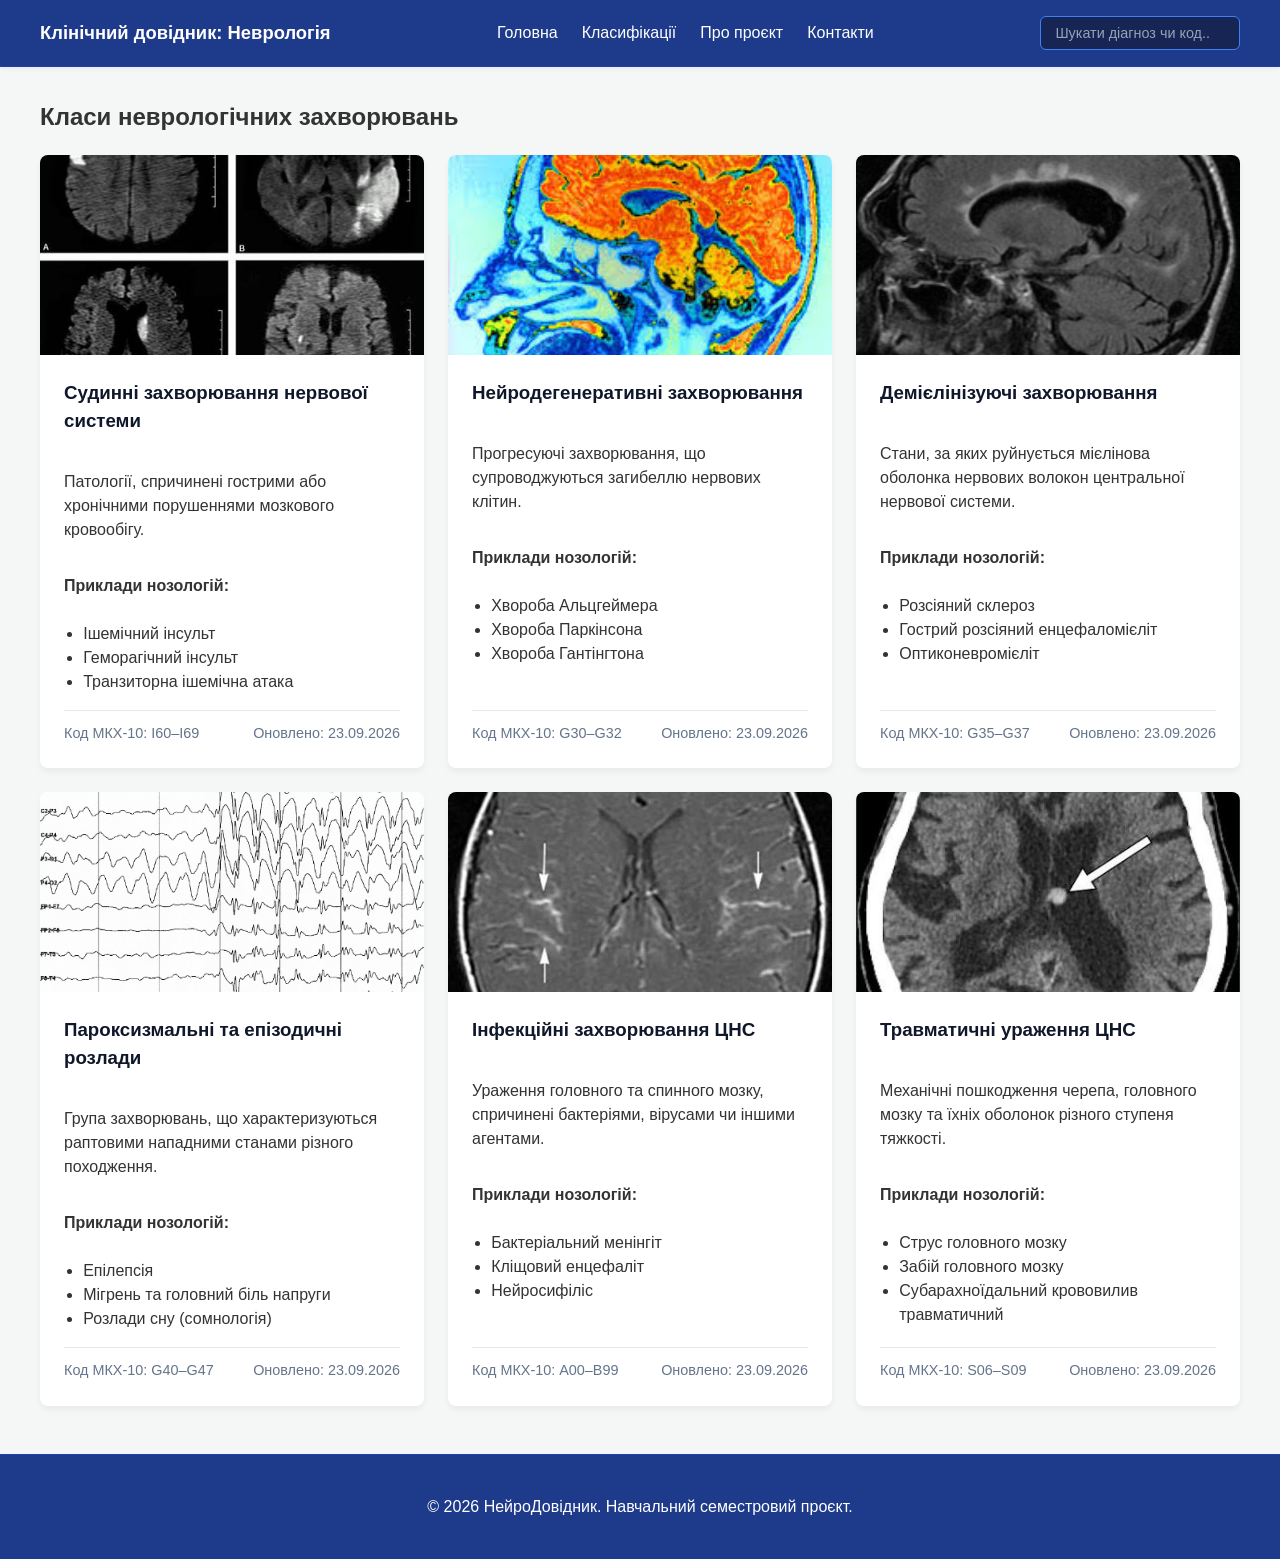
==== neurology_catalog/index.html @ 26023e2e "Add files via upload" ====
<!DOCTYPE html>
<html lang="uk">
<head>
    <meta charset="UTF-8">
    <meta name="viewport" content="width=device-width, initial-scale=1.0">
    <meta name="description" content="Каталог класифікацій неврологічних захворювань за міжнародними стандартами">
    <title>НейроДовідник — Каталог класифікацій неврологічних захворювань</title>
    <link rel="stylesheet" href="styles/style.css">
    <style>
        /* Темно-синя шапка та підвал із білим текстом */
        .site-header, footer {
            background-color: #1e3a8a;
            color: #ffffff;
        }
        .site-header {
            border-bottom: 1px solid #1e40af;
            position: sticky;
            top: 0;
            z-index: 1000;
        }
        .brand-title, .site-nav a {
            color: #ffffff !important;
            text-decoration: none;
        }
        .site-nav a:hover {
            color: #93c5fd !important;
            text-decoration: underline;
        }
        .header-search input[type="search"] {
            background-color: #172554;
            color: #ffffff;
            border: 1px solid #3b82f6;
            padding: 0.5rem 0.9rem;
            border-radius: 6px;
            outline: none;
            transition: all 0.3s ease;
        }
        .header-search input[type="search"]:focus {
            border-color: #60a5fa;
            box-shadow: 0 0 8px rgba(96, 165, 250, 0.5);
        }
        .header-search input[type="search"]::placeholder {
            color: #94a3b8;
        }

        /* Інтерактивні ефекти для карток */
        .card {
            transition: transform 0.3s ease, box-shadow 0.3s ease;
            cursor: pointer;
        }
        .card:hover {
            transform: translateY(-6px);
            box-shadow: 0 10px 20px rgba(30, 58, 138, 0.15);
        }

        /* Клас для приховування карток при пошуку */
        .card.hidden {
            display: none;
        }

        /* Повідомлення про відсутність результатів */
        .no-results {
            grid-column: 1 / -1;
            text-align: center;
            padding: 2rem;
            color: #64748b;
            font-size: 1.1rem;
            display: none;
        }

        footer {
            text-align: center;
            padding: 1.5rem;
            border-top: 1px solid #1e40af;
            margin-top: 3rem;
        }
    </style>
</head>
<body>

    <!-- Шапка сайту з навігацією та єдиним полем пошуку -->
    <header class="site-header">
        <div class="header-container">
            
            <div class="site-brand">
                <a href="index.html" class="brand-title">Клінічний довідник: Неврологія</a>
            </div>

            <!-- Виправлені посилання для багатосторінкової структури -->
            <nav class="site-nav" aria-label="Основне меню">
                <ul>
                    <li><a href="index.html">Головна</a></li>
                    <li><a href="index.html#catalog">Класифікації</a></li>
                    <li><a href="about.html">Про проєкт</a></li>
                    <li><a href="contacts.html">Контакти</a></li>
                </ul>
            </nav>

            <!-- Інтерактивне поле пошуку -->
            <div class="header-search">
                <input type="search" id="searchInput" placeholder="Шукати діагноз чи код..." aria-label="Швидкий пошук по довіднику">
            </div>

        </div>
    </header>

    <main>
        <section id="catalog">
            <h2>Класи неврологічних захворювань</h2>
            
            <div class="catalog-grid" id="catalogGrid">
                
                <!-- Картка 1 -->
                <article class="card">
                    <img src="Asset/1_img.jpg" alt="МРТ знімок головного мозку при судинній патології">
                    <div class="card-content">
                        <h3>Судинні захворювання нервової системи</h3>
                        <p>Патології, спричинені гострими або хронічними порушеннями мозкового кровообігу.</p>
                        <p><strong>Приклади нозологій:</strong></p>
                        <ul>
                            <li>Ішемічний інсульт</li>
                            <li>Геморагічний інсульт</li>
                            <li>Транзиторна ішемічна атака</li>
                        </ul>
                        <div class="card-meta">
                            <span>Код МКХ-10: <data value="I60-I69">I60–I69</data></span>
                            <span>Оновлено: <time datetime="2026-09-23">23.09.2026</time></span>
                        </div>
                    </div>
                </article>

                <!-- Картка 2 -->
                <article class="card">
                    <img src="Asset/2_img.jpg" alt="Схематичне зображення нейродегенеративного процесу">
                    <div class="card-content">
                        <h3>Нейродегенеративні захворювання</h3>
                        <p>Прогресуючі захворювання, що супроводжуються загибеллю нервових клітин.</p>
                        <p><strong>Приклади нозологій:</strong></p>
                        <ul>
                            <li>Хвороба Альцгеймера</li>
                            <li>Хвороба Паркінсона</li>
                            <li>Хвороба Гантінгтона</li>
                        </ul>
                        <div class="card-meta">
                            <span>Код МКХ-10: <data value="G30-G32">G30–G32</data></span>
                            <span>Оновлено: <time datetime="2026-09-23">23.09.2026</time></span>
                        </div>
                    </div>
                </article>

                <!-- Картка 3 -->
                <article class="card">
                    <img src="Asset/3_img.jpeg" alt="МРТ-сканування з вогнищами демієлінізації">
                    <div class="card-content">
                        <h3>Демієлінізуючі захворювання</h3>
                        <p>Стани, за яких руйнується мієлінова оболонка нервових волокон центральної нервової системи.</p>
                        <p><strong>Приклади нозологій:</strong></p>
                        <ul>
                            <li>Розсіяний склероз</li>
                            <li>Гострий розсіяний енцефаломієліт</li>
                            <li>Оптиконевромієліт</li>
                        </ul>
                        <div class="card-meta">
                            <span>Код МКХ-10: <data value="G35-G37">G35–G37</data></span>
                            <span>Оновлено: <time datetime="2026-09-23">23.09.2026</time></span>
                        </div>
                    </div>
                </article>

                <!-- Картка 4 -->
                <article class="card">
                    <img src="Asset/4_img.png" alt="Електроенцефалограма з параксизмальною активністю">
                    <div class="card-content">
                        <h3>Пароксизмальні та епізодичні розлади</h3>
                        <p>Група захворювань, що характеризуються раптовими нападними станами різного походження.</p>
                        <p><strong>Приклади нозологій:</strong></p>
                        <ul>
                            <li>Епілепсія</li>
                            <li>Мігрень та головний біль напруги</li>
                            <li>Розлади сну (сомнологія)</li>
                        </ul>
                        <div class="card-meta">
                            <span>Код МКХ-10: <data value="G40-G47">G40–G47</data></span>
                            <span>Оновлено: <time datetime="2026-09-23">23.09.2026</time></span>
                        </div>
                    </div>
                </article>

                <!-- Картка 5 -->
                <article class="card">
                    <img src="Asset/5_img.jpg" alt="Візуалізація запальних процесів ЦНС">
                    <div class="card-content">
                        <h3>Інфекційні захворювання ЦНС</h3>
                        <p>Ураження головного та спинного мозку, спричинені бактеріями, вірусами чи іншими агентами.</p>
                        <p><strong>Приклади нозологій:</strong></p>
                        <ul>
                            <li>Бактеріальний менінгіт</li>
                            <li>Кліщовий енцефаліт</li>
                            <li>Нейросифіліс</li>
                        </ul>
                        <div class="card-meta">
                            <span>Код МКХ-10: <data value="A00-B99">A00–B99</data></span>
                            <span>Оновлено: <time datetime="2026-09-23">23.09.2026</time></span>
                        </div>
                    </div>
                </article>

                <!-- Картка 6 -->
                <article class="card">
                    <img src="Asset/6_img.jpg" alt="Знімок при черепно-мозковій травмі"> 
                    <div class="card-content"> 
                        <h3>Травматичні ураження ЦНС</h3>
                        <p>Механічні пошкодження черепа, головного мозку та їхніх оболонок різного ступеня тяжкості.</p>
                        <p><strong>Приклади нозологій:</strong></p>
                        <ul>
                            <li>Струс головного мозку</li>
                            <li>Забій головного мозку</li>
                            <li>Субарахноїдальний крововилив травматичний</li>
                        </ul>
                        <div class="card-meta">
                            <span>Код МКХ-10: <data value="S06-S09">S06–S09</data></span>
                            <span>Оновлено: <time datetime="2026-09-23">23.09.2026</time></span>
                        </div>
                    </div>
                </article>

                <!-- Повідомлення, якщо нічого не знайдено -->
                <div class="no-results" id="noResults">За вашим запитом нічого не знайдено. Спробуйте змінити пошуковий ключ.</div>

            </div>
        </section>
    </main>

    <footer>
        <p>&copy; 2026 НейроДовідник. Навчальний семестровий проєкт.</p>
    </footer>

    <!-- Інтерактивний скрипт для миттєвого пошуку -->
    <script>
        const searchInput = document.getElementById('searchInput');
        const cards = document.querySelectorAll('.card');
        const noResults = document.getElementById('noResults');

        searchInput.addEventListener('input', function(e) {
            const query = e.target.value.toLowerCase().trim();
            let visibleCount = 0;

            cards.forEach(card => {
                const text = card.textContent.toLowerCase();
                if (text.includes(query)) {
                    card.classList.remove('hidden');
                    visibleCount++;
                } else {
                    card.classList.add('hidden');
                }
            });

            // Показуємо або ховаємо повідомлення про відсутність результатів
            if (visibleCount === 0) {
                noResults.style.display = 'block';
            } else {
                noResults.style.display = 'none';
            }
        });
    </script>
</body>
</html>
---- neurology_catalog/styles/style.css ----
/* ==========================================
   Базові стилі та скидання
   ========================================== */
body {
    font-family: Arial, sans-serif;
    line-height: 1.5;
    margin: 0;
    padding: 0;
    color: #333;
    background-color: #f4f7f6;
}

/* ==========================================
   Шапка та футер
   ========================================== */
.site-header {
    background-color: #ffffff;
    border-bottom: 1px solid #e0e0e0;
    position: sticky;
    top: 0;
    z-index: 1000;
    box-shadow: 0 2px 4px rgba(0, 0, 0, 0.05);
}

.header-container {
    max-width: 1200px;
    margin: 0 auto;
    padding: 1rem 2rem;
    display: flex;
    align-items: center;
    justify-content: space-between;
    gap: 1.5rem;
}

.brand-title {
    text-decoration: none;
    font-size: 1.15rem;
    font-weight: bold;
    color: #2c3e50;
    transition: color 0.2s;
}

.brand-title:hover {
    color: #3498db;
}

.site-nav ul {
    display: flex;
    list-style: none;
    gap: 1.5rem;
    margin: 0;
    padding: 0;
}

.site-nav a {
    text-decoration: none;
    color: #34495e;
    font-weight: 500;
    transition: color 0.2s;
}

.site-nav a:hover {
    color: #3498db;
}

.header-search input {
    padding: 0.5rem 1rem;
    border: 1px solid #cbd5e1;
    border-radius: 6px;
    outline: none;
    font-size: 0.9rem;
    width: 200px;
    transition: border-color 0.2s;
}

.header-search input:focus {
    border-color: #3498db;
}

/* ==========================================
   Основний вміст
   ========================================== */
main {
    max-width: 1200px;
    margin: 2rem auto;
    padding: 0 1rem;
}

.filters {
    background: #fff;
    padding: 1rem;
    border-radius: 8px;
    margin-bottom: 2rem;
    box-shadow: 0 2px 4px rgba(0, 0, 0, 0.05);
}

/* ==========================================
   Сітка каталогу та картки
   ========================================== */
.catalog-grid {
    display: grid;
    grid-template-columns: repeat(auto-fit, minmax(350px, 1fr));
    gap: 1.5rem;
}

.card {
    background: #fff;
    border-radius: 8px;
    overflow: hidden;
    box-shadow: 0 4px 6px rgba(0, 0, 0, 0.05);
    display: flex;
    flex-direction: column;
    transition: transform 0.2s ease, box-shadow 0.2s ease;
}

.card:hover {
    transform: translateY(-4px);
    box-shadow: 0 6px 12px rgba(0, 0, 0, 0.1);
}

.card img {
    width: 100%;
    height: 200px;
    object-fit: cover;
}

.card-content {
    padding: 1.5rem;
    display: flex;
    flex-direction: column;
    flex-grow: 1;
}

.card h3 {
    margin-top: 0;
    color: #0f172a;
}

.card ul {
    margin: 0.5rem 0 1rem 1.2rem;
    padding: 0;
}

.card-meta {
    margin-top: auto;
    font-size: 0.9rem;
    color: #64748b;
    display: flex;
    justify-content: space-between;
    border-top: 1px solid #e2e8f0;
    padding-top: 0.75rem;
}
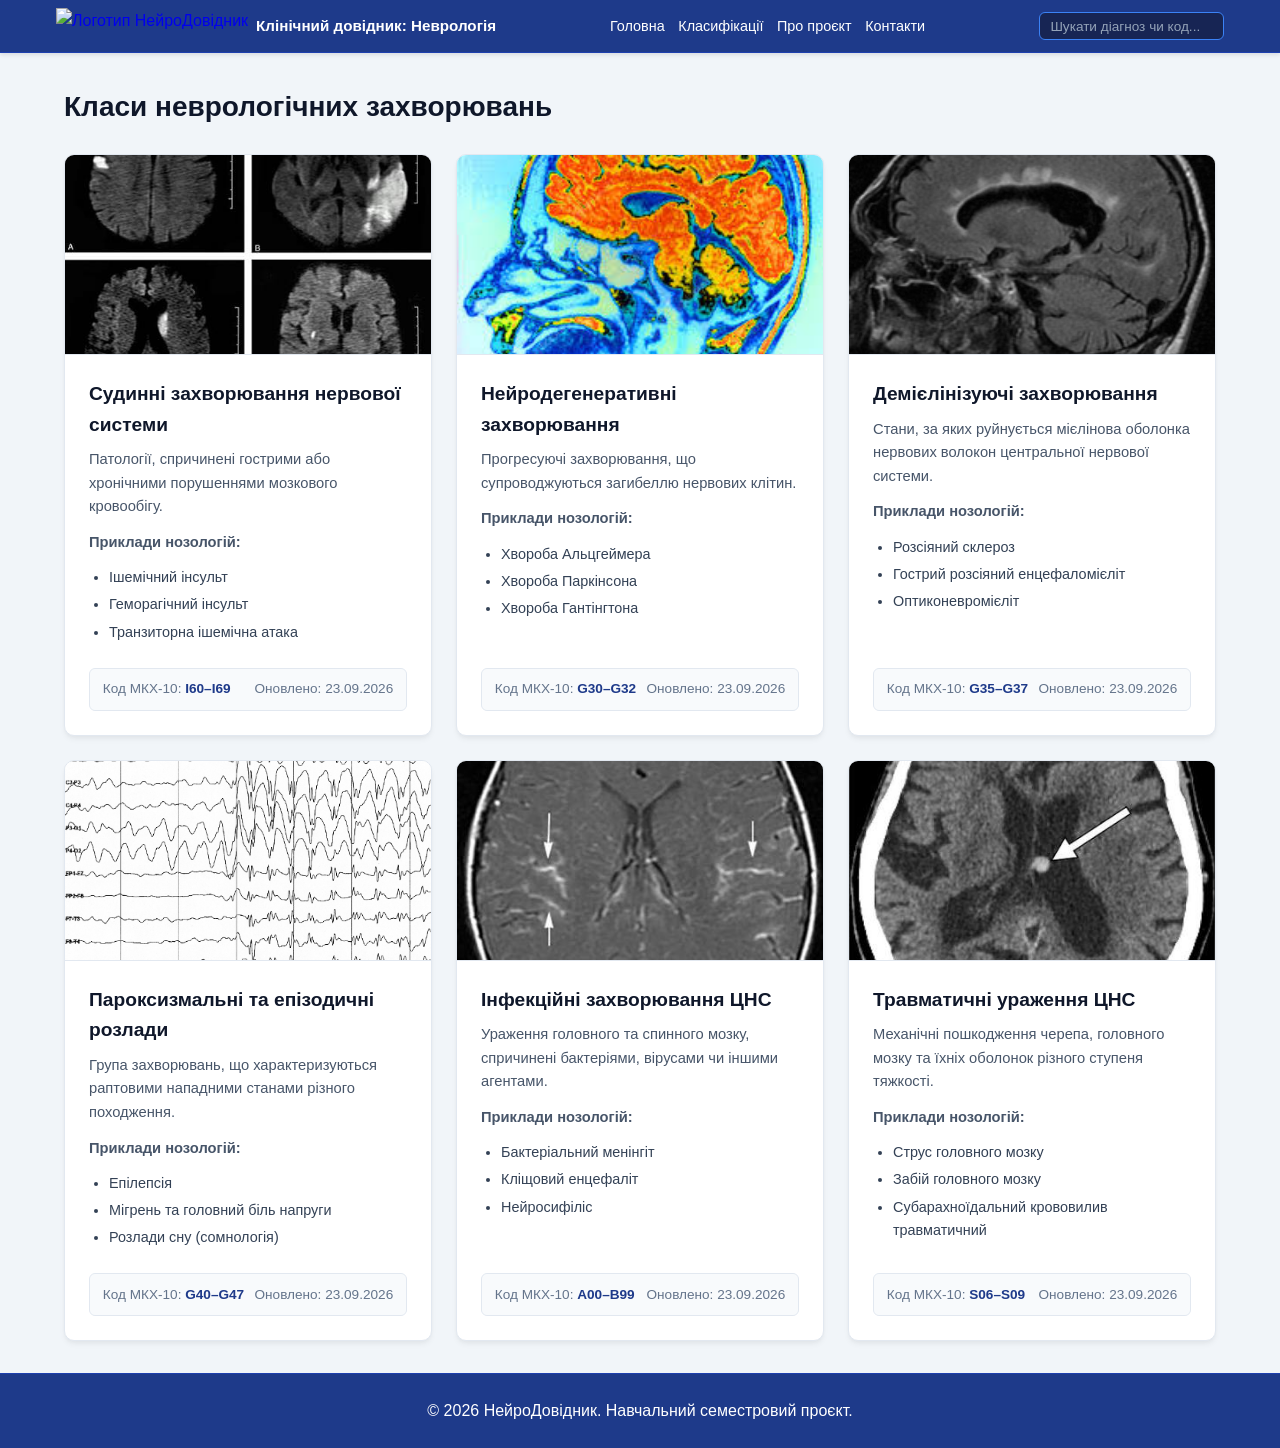
==== commit b33ebb8c: "Refactor neurology_catalog/index.html structure" ====
--- a/neurology_catalog/index.html
+++ b/neurology_catalog/index.html
@@ -6,87 +6,17 @@
     <meta name="description" content="Каталог класифікацій неврологічних захворювань за міжнародними стандартами">
     <title>НейроДовідник — Каталог класифікацій неврологічних захворювань</title>
     <link rel="stylesheet" href="styles/style.css">
-    <style>
-        /* Темно-синя шапка та підвал із білим текстом */
-        .site-header, footer {
-            background-color: #1e3a8a;
-            color: #ffffff;
-        }
-        .site-header {
-            border-bottom: 1px solid #1e40af;
-            position: sticky;
-            top: 0;
-            z-index: 1000;
-        }
-        .brand-title, .site-nav a {
-            color: #ffffff !important;
-            text-decoration: none;
-        }
-        .site-nav a:hover {
-            color: #93c5fd !important;
-            text-decoration: underline;
-        }
-        .header-search input[type="search"] {
-            background-color: #172554;
-            color: #ffffff;
-            border: 1px solid #3b82f6;
-            padding: 0.5rem 0.9rem;
-            border-radius: 6px;
-            outline: none;
-            transition: all 0.3s ease;
-        }
-        .header-search input[type="search"]:focus {
-            border-color: #60a5fa;
-            box-shadow: 0 0 8px rgba(96, 165, 250, 0.5);
-        }
-        .header-search input[type="search"]::placeholder {
-            color: #94a3b8;
-        }
-
-        /* Інтерактивні ефекти для карток */
-        .card {
-            transition: transform 0.3s ease, box-shadow 0.3s ease;
-            cursor: pointer;
-        }
-        .card:hover {
-            transform: translateY(-6px);
-            box-shadow: 0 10px 20px rgba(30, 58, 138, 0.15);
-        }
-
-        /* Клас для приховування карток при пошуку */
-        .card.hidden {
-            display: none;
-        }
-
-        /* Повідомлення про відсутність результатів */
-        .no-results {
-            grid-column: 1 / -1;
-            text-align: center;
-            padding: 2rem;
-            color: #64748b;
-            font-size: 1.1rem;
-            display: none;
-        }
-
-        footer {
-            text-align: center;
-            padding: 1.5rem;
-            border-top: 1px solid #1e40af;
-            margin-top: 3rem;
-        }
-    </style>
 </head>
 <body>
 
-    <!-- Шапка сайту з навігацією та єдиним полем пошуку -->
+    <!-- Шапка сайту з логотипом, навігацією та пошуком -->
     <header class="site-header">
         <div class="header-container">
-            
-            <div class="site-brand">
-                <a href="index.html" class="brand-title">Клінічний довідник: Неврологія</a>
-            </div>
+            <a href="index.html" class="logo-link">
+                <img src="logo.png" alt="Логотип НейроДовідник" class="site-logo">
+                <span class="brand-title">Клінічний довідник: Неврологія</span>
+            </a>
 
-            <!-- Виправлені посилання для багатосторінкової структури -->
             <nav class="site-nav" aria-label="Основне меню">
                 <ul>
                     <li><a href="index.html">Головна</a></li>
@@ -96,14 +26,14 @@
                 </ul>
             </nav>
 
-            <!-- Інтерактивне поле пошуку -->
+            <!-- Інтерактивне поле пошуку тепер всередині єдиного flex-контейнера -->
             <div class="header-search">
                 <input type="search" id="searchInput" placeholder="Шукати діагноз чи код..." aria-label="Швидкий пошук по довіднику">
             </div>
-
         </div>
     </header>
 
+    <!-- Основний вміст -->
     <main>
         <section id="catalog">
             <h2>Класи неврологічних захворювань</h2>
@@ -231,6 +161,7 @@
         </section>
     </main>
 
+    <!-- Футер сайту -->
     <footer>
         <p>&copy; 2026 НейроДовідник. Навчальний семестровий проєкт.</p>
     </footer>
@@ -255,7 +186,6 @@
                 }
             });
 
-            // Показуємо або ховаємо повідомлення про відсутність результатів
             if (visibleCount === 0) {
                 noResults.style.display = 'block';
             } else {
@@ -264,4 +194,4 @@
         });
     </script>
 </body>
-</html>+</html>
--- a/neurology_catalog/styles/style.css
+++ b/neurology_catalog/styles/style.css
@@ -1,127 +1,181 @@
 /* ==========================================
-   Базові стилі та скидання
-   ========================================== */
-body {
-    font-family: Arial, sans-serif;
-    line-height: 1.5;
+   Базові стилі та Sticky Footer
+   ========================================== */
+* {
+    box-sizing: border-box;
     margin: 0;
     padding: 0;
-    color: #333;
-    background-color: #f4f7f6;
-}
-
-/* ==========================================
-   Шапка та футер
-   ========================================== */
-.site-header {
-    background-color: #ffffff;
-    border-bottom: 1px solid #e0e0e0;
+}
+
+html, body {
+    height: 100%;
+}
+
+body {
+    font-family: -apple-system, BlinkMacSystemFont, "Segoe UI", Roboto, "Helvetica Neue", Arial, sans-serif;
+    background-color: #f1f5f9;
+    color: #1e293b;
+    line-height: 1.6;
+    display: flex;
+    flex-direction: column;
+    min-height: 100vh;
+}
+
+/* ==========================================
+   Шапка сайту (Header) - зафіксована в один ряд
+   ========================================== */
+header.site-header {
+    background-color: #1e3a8a;
+    color: #ffffff;
+    padding: 0.5rem 0;
+    box-shadow: 0 2px 4px rgba(0, 0, 0, 0.1);
     position: sticky;
     top: 0;
     z-index: 1000;
-    box-shadow: 0 2px 4px rgba(0, 0, 0, 0.05);
+    border-bottom: 1px solid #1e40af;
 }
 
 .header-container {
+    display: flex;
+    justify-content: space-between;
+    align-items: center;
     max-width: 1200px;
     margin: 0 auto;
-    padding: 1rem 2rem;
+    padding: 0 1rem;
+    gap: 0.75rem;
+    flex-wrap: nowrap; /* Жорстко забороняємо переноси */
+}
+
+/* Логотип та назва */
+.logo-link {
     display: flex;
     align-items: center;
-    justify-content: space-between;
-    gap: 1.5rem;
+    gap: 0.5rem;
+    text-decoration: none;
+    flex-shrink: 1;
+    min-width: 0;
+}
+
+.site-logo {
+    height: 36px;
+    width: auto;
+    object-fit: contain;
+    flex-shrink: 0;
 }
 
 .brand-title {
+    color: #ffffff !important;
+    font-size: 0.95rem;
+    font-weight: bold;
+    white-space: nowrap;
+    overflow: hidden;
+    text-overflow: ellipsis;
     text-decoration: none;
-    font-size: 1.15rem;
-    font-weight: bold;
-    color: #2c3e50;
-    transition: color 0.2s;
-}
-
-.brand-title:hover {
-    color: #3498db;
+}
+
+/* Навігація */
+.site-nav {
+    flex-shrink: 0;
 }
 
 .site-nav ul {
     display: flex;
     list-style: none;
-    gap: 1.5rem;
+    gap: 0.85rem;
     margin: 0;
     padding: 0;
 }
 
 .site-nav a {
+    color: #ffffff !important;
     text-decoration: none;
-    color: #34495e;
+    font-size: 0.9rem;
     font-weight: 500;
+    white-space: nowrap;
     transition: color 0.2s;
 }
 
 .site-nav a:hover {
-    color: #3498db;
-}
-
-.header-search input {
-    padding: 0.5rem 1rem;
-    border: 1px solid #cbd5e1;
+    color: #93c5fd !important;
+    text-decoration: underline;
+}
+
+/* Пошук у шапці */
+.header-search {
+    flex-shrink: 0;
+}
+
+.header-search input[type="search"] {
+    background-color: #172554;
+    color: #ffffff;
+    border: 1px solid #3b82f6;
+    padding: 0.35rem 0.65rem;
     border-radius: 6px;
     outline: none;
-    font-size: 0.9rem;
-    width: 200px;
-    transition: border-color 0.2s;
-}
-
-.header-search input:focus {
-    border-color: #3498db;
-}
-
-/* ==========================================
-   Основний вміст
+    font-size: 0.85rem;
+    width: 185px;
+    transition: all 0.3s ease;
+}
+
+.header-search input[type="search"]:focus {
+    border-color: #60a5fa;
+    box-shadow: 0 0 8px rgba(96, 165, 250, 0.5);
+    width: 160px;
+}
+
+.header-search input[type="search"]::placeholder {
+    color: #94a3b8;
+}
+
+/* ==========================================
+   Основний вміст (Main)
    ========================================== */
 main {
+    flex: 1;
+    width: 100%;
     max-width: 1200px;
     margin: 2rem auto;
-    padding: 0 1rem;
-}
-
-.filters {
-    background: #fff;
-    padding: 1rem;
-    border-radius: 8px;
-    margin-bottom: 2rem;
-    box-shadow: 0 2px 4px rgba(0, 0, 0, 0.05);
-}
-
-/* ==========================================
-   Сітка каталогу та картки
-   ========================================== */
+    padding: 0 1.5rem;
+    box-sizing: border-box;
+}
+
+main h2 {
+    font-size: 1.75rem;
+    color: #0f172a;
+    margin-bottom: 1.5rem;
+    font-weight: 700;
+}
+
+/* Адаптивна сітка для карток */
 .catalog-grid {
     display: grid;
-    grid-template-columns: repeat(auto-fit, minmax(350px, 1fr));
+    grid-template-columns: repeat(auto-fit, minmax(320px, 1fr));
     gap: 1.5rem;
 }
 
+/* Стилі для карток */
 .card {
-    background: #fff;
-    border-radius: 8px;
+    background: #ffffff;
+    border-radius: 10px;
     overflow: hidden;
-    box-shadow: 0 4px 6px rgba(0, 0, 0, 0.05);
+    box-shadow: 0 4px 6px -1px rgba(0, 0, 0, 0.05), 0 2px 4px -1px rgba(0, 0, 0, 0.03);
     display: flex;
     flex-direction: column;
-    transition: transform 0.2s ease, box-shadow 0.2s ease;
+    transition: transform 0.3s ease, box-shadow 0.3s ease;
+    border: 1px solid #e2e8f0;
+    cursor: pointer;
 }
 
 .card:hover {
-    transform: translateY(-4px);
-    box-shadow: 0 6px 12px rgba(0, 0, 0, 0.1);
+    transform: translateY(-5px);
+    box-shadow: 0 12px 20px -3px rgba(30, 58, 138, 0.12);
 }
 
 .card img {
     width: 100%;
     height: 200px;
     object-fit: cover;
+    border-bottom: 1px solid #e2e8f0;
 }
 
 .card-content {
@@ -132,21 +186,94 @@
 }
 
 .card h3 {
-    margin-top: 0;
+    margin: 0 0 0.5rem 0;
     color: #0f172a;
+    font-size: 1.2rem;
+    font-weight: 600;
+}
+
+.card p {
+    color: #475569;
+    font-size: 0.92rem;
+    margin-bottom: 0.75rem;
 }
 
 .card ul {
-    margin: 0.5rem 0 1rem 1.2rem;
+    margin: 0 0 1.25rem 1.25rem;
     padding: 0;
+    color: #334155;
+    font-size: 0.9rem;
+}
+
+.card ul li {
+    margin-bottom: 0.25rem;
 }
 
 .card-meta {
+    font-size: 0.85rem;
+    color: #64748b;
+    display: flex;
+    justify-content: space-between;
+    align-items: center;
     margin-top: auto;
-    font-size: 0.9rem;
+    background-color: #f8fafc;
+    padding: 0.6rem 0.8rem;
+    border-radius: 6px;
+    border: 1px solid #e2e8f0;
+}
+
+.card-meta data {
+    font-weight: 600;
+    color: #1e3a8a;
+}
+
+.card.hidden {
+    display: none !important;
+}
+
+.no-results {
+    grid-column: 1 / -1;
+    text-align: center;
+    padding: 3rem 1rem;
     color: #64748b;
-    display: flex;
-    justify-content: space-between;
-    border-top: 1px solid #e2e8f0;
-    padding-top: 0.75rem;
-}+    font-size: 1.1rem;
+    background: #ffffff;
+    border-radius: 8px;
+    border: 1px dashed #cbd5e1;
+    display: none;
+}
+
+/* ==========================================
+   Футер сайту (Footer)
+   ========================================== */
+footer {
+    background-color: #1e3a8a;
+    color: #ffffff;
+    text-align: center;
+    padding: 1.5rem;
+    border-top: 1px solid #1e40af;
+    margin-top: auto;
+    width: 100%;
+}
+
+/* Медіа-запити для мобільних пристроїв */
+@media (max-width: 768px) {
+    .header-container {
+        flex-direction: column;
+        gap: 0.75rem;
+        padding: 0.75rem 1rem;
+        text-align: center;
+        flex-wrap: wrap;
+    }
+
+    .site-nav ul {
+        gap: 1rem;
+        flex-wrap: wrap;
+        justify-content: center;
+    }
+
+    .header-search input[type="search"] {
+        width: 100%;
+        max-width: 300px;
+    }
+}
